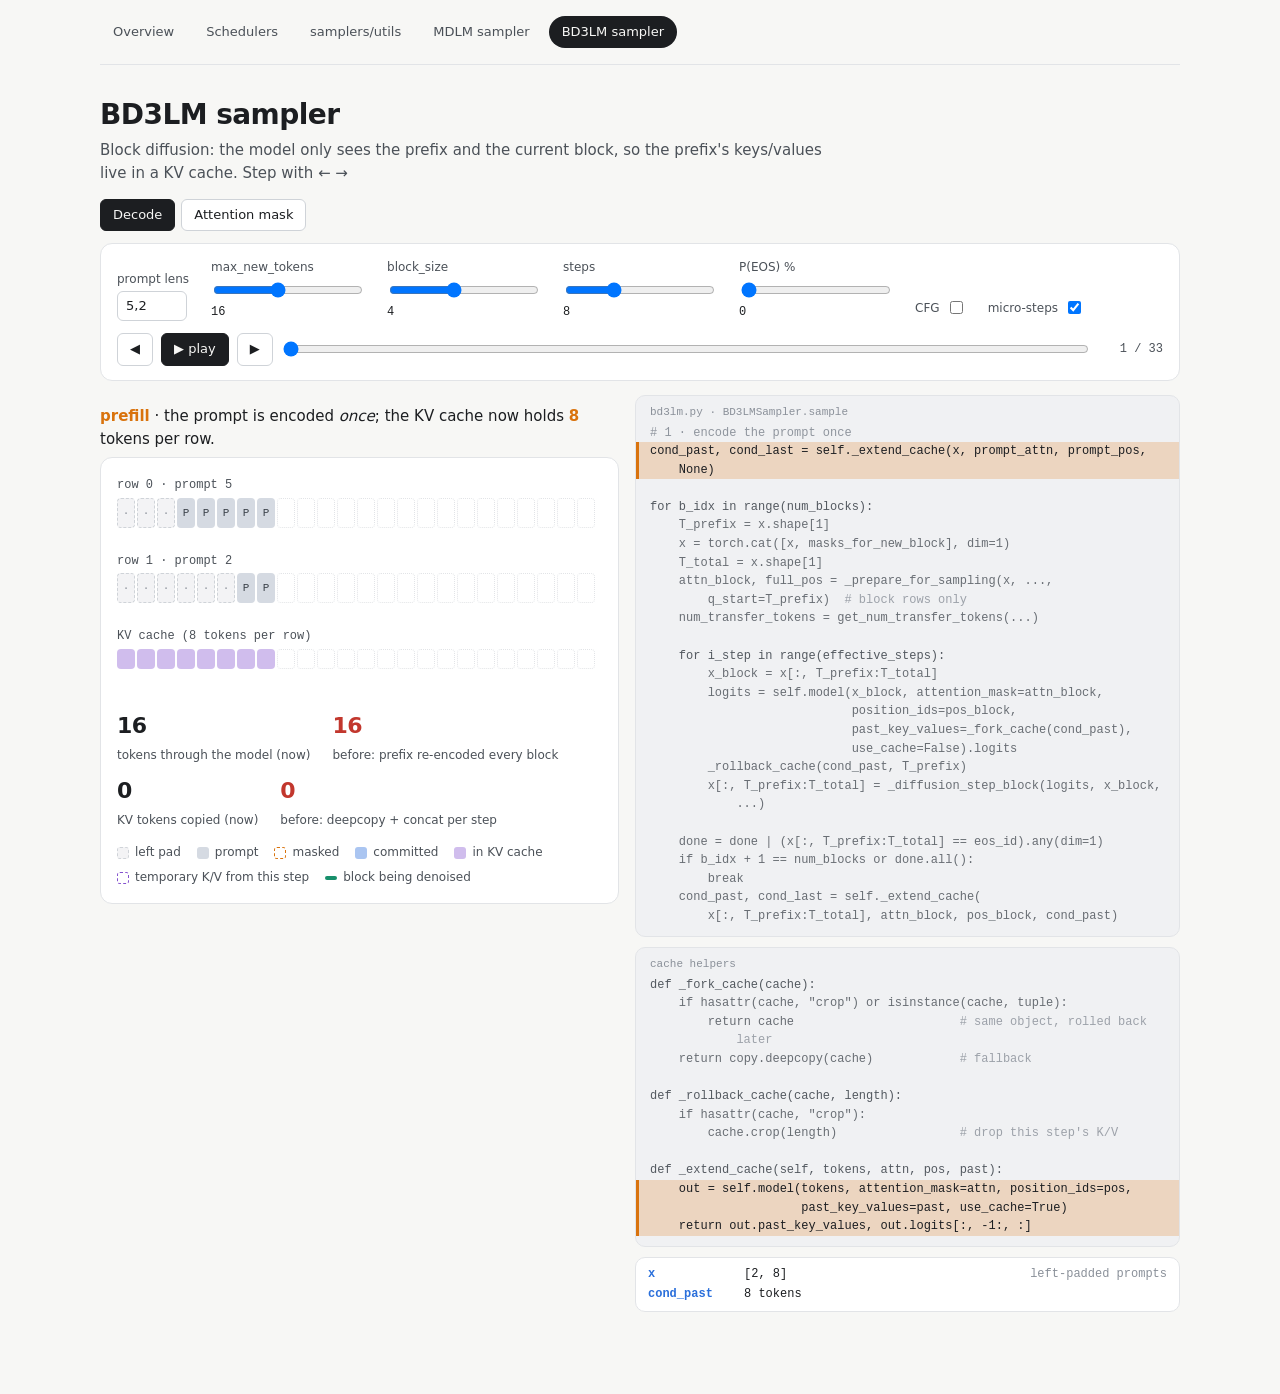
==== visualizations/bd3lm.html @ 9d62412a "dllm core" ====
<!doctype html>
<html lang="en"><head><meta charset="utf-8"><meta name="viewport" content="width=device-width,initial-scale=1">
<title>BD3LM sampler — dllm/core/samplers/bd3lm.py</title>
<link rel="stylesheet" href="assets/style.css">
</head><body><main>
<script src="assets/common.js"></script>
<script>document.write(navHtml("bd3lm.html"))</script>

<h1>BD3LM sampler</h1>
<p class="sub">Block diffusion: the model only sees the prefix and the current block, so the prefix's keys/values live in a KV cache. Step with ← →</p>

<div class="tabs"><button id="tab_dec" class="on">Decode</button><button id="tab_mask">Attention mask</button></div>

<!-- ================= DECODE ================= -->
<div id="pg_dec">
  <div class="panel">
    <div class="controls">
      <label>prompt lens <input type="text" id="b_pls" value="5,2" style="width:70px"></label>
      <label>max_new_tokens <input type="range" id="b_mnt" min="4" max="32" value="16"><output id="b_mnt_o"></output></label>
      <label>block_size <input type="range" id="b_bs" min="1" max="8" value="4"><output id="b_bs_o"></output></label>
      <label>steps <input type="range" id="b_steps" min="1" max="24" value="8"><output id="b_steps_o"></output></label>
      <label>P(EOS) % <input type="range" id="b_eos" min="0" max="15" value="0"><output id="b_eos_o"></output></label>
      <label><span>CFG</span><input type="checkbox" id="b_cfg"></label>
      <label><span>micro-steps</span><input type="checkbox" id="b_micro" checked></label>
    </div>
    <div id="stp" style="margin-top:12px"></div>
  </div>
  <div class="split" style="margin-top:14px">
    <div>
      <div class="cap" id="cap"></div>
      <div class="panel">
        <div class="seqs" id="seqs"></div>
        <div id="counters" style="margin-top:10px"></div>
        <div class="legend" style="margin-top:8px">
          <span><i class="sw" style="background:var(--pad);border:1px dashed var(--line2)"></i>left pad</span>
          <span><i class="sw" style="background:var(--prompt)"></i>prompt</span>
          <span><i class="sw" style="border:1px dashed var(--c2)"></i>masked</span>
          <span><i class="sw" style="background:color-mix(in srgb,var(--c1) 40%,var(--surface))"></i>committed</span>
          <span><i class="sw" style="background:color-mix(in srgb,var(--c4) 38%,var(--surface))"></i>in KV cache</span>
          <span><i class="sw" style="border:1px dashed var(--c4)"></i>temporary K/V from this step</span>
          <span><i class="sw" style="background:var(--c3);height:4px"></i>block being denoised</span>
        </div>
      </div>
    </div>
    <div class="sticky"><div id="code"></div><div id="code2"></div><div id="watch"></div></div>
  </div>
</div>

<!-- ================= MASK ================= -->
<div id="pg_mask" hidden>
  <div class="panel">
    <div class="controls">
      <label>prompt lens <input type="text" id="a_pls" value="5,2" style="width:70px"></label>
      <label>block_size <input type="range" id="a_bs" min="1" max="8" value="4"><output id="a_bs_o"></output></label>
      <label>generated blocks <input type="range" id="a_gb" min="0" max="3" value="2"><output id="a_gb_o"></output></label>
      <label>row <select id="a_row"></select></label>
      <label><span>q_start: rows of one block only</span><input type="checkbox" id="a_qs"></label>
      <label>block <input type="range" id="a_qb" min="0" max="5" value="2"><output id="a_qb_o"></output></label>
    </div>
  </div>
  <div class="split" style="margin-top:14px">
    <div>
      <div class="cap" id="a_cap">Hover a cell: query row → key column.</div>
      <div class="panel" style="overflow-x:auto"><div id="a_mat"></div>
        <div class="legend" style="margin-top:8px"><span><i class="sw" style="background:color-mix(in srgb,var(--c1) 70%,var(--surface))"></i>may attend</span><span><i class="sw" style="background:var(--c2)"></i>hovered row</span><span>numbers = block id ( – = padding)</span></div>
        <div id="a_info" style="margin-top:10px"></div></div>
    </div>
    <div class="sticky"><div id="a_code"></div><div id="a_watch"></div></div>
  </div>
</div>

<script>
const $c = (id) => document.getElementById(id);
const parsePls = (v) => { const a = v.split(",").map((s) => Math.max(1, parseInt(s) || 1)).slice(0, 4); return a.length ? a : [4]; };

/* ---------- tabs ---------- */
$c("tab_dec").onclick = () => { $c("pg_dec").hidden = false; $c("pg_mask").hidden = true; $c("tab_dec").classList.add("on"); $c("tab_mask").classList.remove("on"); };
$c("tab_mask").onclick = () => { $c("pg_dec").hidden = true; $c("pg_mask").hidden = false; $c("tab_mask").classList.add("on"); $c("tab_dec").classList.remove("on"); renderA(); };

/* ---------- code ---------- */
const CODE_MAIN = `# 1 · encode the prompt once
@prefill|cond_past, cond_last = self._extend_cache(x, prompt_attn, prompt_pos, None)

for b_idx in range(num_blocks):
@append|    T_prefix = x.shape[1]
@append|    x = torch.cat([x, masks_for_new_block], dim=1)
@append|    T_total = x.shape[1]
@append|    attn_block, full_pos = _prepare_for_sampling(x, ..., q_start=T_prefix)  # block rows only
@append|    num_transfer_tokens = get_num_transfer_tokens(...)

    for i_step in range(effective_steps):
@fwd|        x_block = x[:, T_prefix:T_total]
@fwd|        logits = self.model(x_block, attention_mask=attn_block,
@fwd|                            position_ids=pos_block,
@fwd|                            past_key_values=_fork_cache(cond_past),
@fwd|                            use_cache=False).logits
@rollback|        _rollback_cache(cond_past, T_prefix)
@select|        x[:, T_prefix:T_total] = _diffusion_step_block(logits, x_block, ...)

@done|    done = done | (x[:, T_prefix:T_total] == eos_id).any(dim=1)
@done|    if b_idx + 1 == num_blocks or done.all():
@done|        break
@extend|    cond_past, cond_last = self._extend_cache(
@extend|        x[:, T_prefix:T_total], attn_block, pos_block, cond_past)`;
const CODE_HELP = `def _fork_cache(cache):
@fwd|    if hasattr(cache, "crop") or isinstance(cache, tuple):
@fwd|        return cache                       # same object, rolled back later
@fwd|    return copy.deepcopy(cache)            # fallback

def _rollback_cache(cache, length):
@rollback|    if hasattr(cache, "crop"):
@rollback|        cache.crop(length)                 # drop this step's K/V

def _extend_cache(self, tokens, attn, pos, past):
@prefill,extend|    out = self.model(tokens, attention_mask=attn, position_ids=pos,
@prefill,extend|                     past_key_values=past, use_cache=True)
@prefill,extend|    return out.past_key_values, out.logits[:, -1:, :]`;
const cpMain = codePanel($c("code"), "bd3lm.py · BD3LMSampler.sample", CODE_MAIN);
const cpHelp = codePanel($c("code2"), "cache helpers", CODE_HELP);

/* ---------- decode simulation ---------- */
let allF = [], F = [], M = {};
function simB(cfg) {
  const rnd = mulberry32(5), S = ALPHA.linear, B = cfg.pls.length, bs = cfg.bs, mult = cfg.cfg ? 2 : 1;
  const maxPl = Math.max(...cfg.pls), padded = Math.ceil(maxPl / bs) * bs, Tfin = padded + cfg.maxNew;
  const nb = Math.ceil(cfg.maxNew / bs), spb = Math.ceil(cfg.steps / nb);
  const st = cfg.pls.map((L) => Array.from({ length: padded }, (_, p) => (p < padded - L ? 4 : 0)));
  const cs = cfg.pls.map(() => new Array(Tfin).fill(-1)), eosCell = cfg.pls.map(() => new Set());
  let done = new Array(B).fill(false), gen = 0, g = 0, cnow = B * padded * mult, cold = B * padded * mult, cpNow = 0, cpOld = 0, cache = padded;
  const snap = (x) => ({ st: st.map((r) => r.slice()), cs: cs.map((r) => r.slice()), eosCell: eosCell.map((s) => new Set(s)), len: st[0].length, cnow, cold, cpNow, cpOld, cache, ...x });
  const out = [snap({ phase: "prefill", tmp: 0, note: `${B}×${padded} tokens` })];
  for (let b = 0; b < nb; b++) {
    if (done.every(Boolean)) break;
    const P = st[0].length, cl = Math.min(bs, cfg.maxNew - gen); if (cl <= 0) break;
    if (b > 0) cold += B * P * mult;
    for (let j = 0; j < B; j++) for (let i = 0; i < cl; i++) st[j].push(1);
    const nt = numTransfer(new Array(B).fill(cl), spb, S, false, rnd);
    const ctx = { b, nb, lo: P, hi: P + cl, P, cl, eff: nt.maxLen };
    out.push(snap({ phase: "append", tmp: 0, ...ctx }));
    for (let i = 0; i < nt.maxLen; i++) {
      cnow += B * cl * mult; cold += B * cl * mult; cpNow += B * P * mult; cpOld += 2 * B * P * mult;
      const conf = [], sel = [];
      for (let j = 0; j < B; j++) {
        const c = new Array(Tfin).fill(-Infinity);
        for (let p = P; p < P + cl; p++) if (st[j][p] === 1) c[p] = rnd();
        conf.push(c);
        sel.push(c.map((v, p) => [v, p]).filter((a) => a[0] > -Infinity).sort((a, z) => z[0] - a[0]).slice(0, nt.packed[j][i]).map((a) => a[1]));
      }
      const c2 = { ...ctx, i, conf, sel, k: nt.packed.map((r) => r[i]) };
      out.push(snap({ phase: "fwd", tmp: cl, ...c2 }));
      out.push(snap({ phase: "rollback", tmp: 0, ...c2 }));
      for (let j = 0; j < B; j++) for (const p of sel[j]) { st[j][p] = 3; cs[j][p] = g; if (rnd() < cfg.eos / 100) eosCell[j].add(p); }
      g++;
      out.push(snap({ phase: "select", tmp: 0, ...c2 }));
    }
    for (let j = 0; j < B; j++) for (const p of eosCell[j]) if (p >= P) done[j] = true;
    gen += cl;
    const last = b + 1 === nb || done.every(Boolean);
    if (last) out.push(snap({ phase: "done", tmp: 0, last: true, ...ctx }));
    else { cnow += B * cl * mult; cache = P + cl; out.push(snap({ phase: "extend", tmp: 0, ...ctx })); }
  }
  return { frames: out, meta: { B, Tfin, padded, nb, spb, cfg, total: g } };
}
function readB() { return { pls: parsePls($c("b_pls").value), maxNew: +$c("b_mnt").value, bs: +$c("b_bs").value, steps: +$c("b_steps").value, eos: +$c("b_eos").value, cfg: $c("b_cfg").checked }; }
function rebuildB() { const r = simB(readB()); allF = r.frames; M = r.meta; applyMicro(); }
function applyMicro() { F = $c("b_micro").checked ? allF : allF.filter((f) => ["prefill", "append", "select", "extend", "done"].includes(f.phase)); st.setN(F.length, false); }

const CAPB = {
  prefill: (f) => `<b>prefill</b> · the prompt is encoded <i>once</i>; the KV cache now holds <b>${f.cache}</b> tokens per row.`,
  append: (f) => `<b>block ${f.b + 1}/${f.nb}</b> · append ${f.cl} masks. No model call yet; the cache still holds ${f.P} tokens.`,
  fwd: (f) => `<b>forward</b> · only the ${f.cl} block tokens go through the model, attending to the ${f.P}-token cache. The forward also appends their K/V to the cache <i>temporarily</i>.`,
  rollback: (f) => `<b>rollback</b> · a denoising step must not change the cache: <code>crop</code> it back to ${f.P} tokens (before: a deepcopy every step).`,
  select: (f) => `<b>select</b> · top-k per row → commit (k = [${f.k.join(", ")}]). Step ${f.i + 1}/${f.eff}.`,
  extend: (f) => `<b>extend</b> · the finished block runs through the model <i>once</i> and joins the cache (${f.P} → ${f.P + f.cl}). Its K/V never change again, because later blocks can't affect it.`,
  done: (f) => `<b>done</b> · last block (or all rows hit EOS) — no extension needed.`,
};
function showB(i) {
  const f = F[i]; if (!f) return;
  const { B, Tfin } = M, ph = f.phase, cw = Math.max(10, Math.min(30, Math.floor(($c("seqs").clientWidth || 560) / Tfin) - 2)), totalAll = Math.max(1, M.total - 1);
  let h = "";
  for (let j = 0; j < B; j++) {
    const cells = [], bars = [], win = [];
    for (let p = 0; p < Tfin; p++) {
      const s = p < f.len ? f.st[j][p] : -1, sel = (ph === "select") && f.sel[j].includes(p);
      let cls = "cell", txt = "", tip = `row ${j}, col ${p}`;
      if (s === -1) cls += " none"; else if (s === 4) { cls += " pad"; txt = "·"; } else if (s === 0) { cls += " prompt"; txt = "P"; } else if (s === 1) cls += " mask";
      else { const eos = f.eosCell[j].has(p); cls += eos ? " eostok" : " done" + (f.cs[j][p] / totalAll > 0.55 ? " dark" : ""); txt = eos ? "E" : f.cs[j][p]; }
      if (sel) cls += " sel";
      const c = f.conf && f.conf[j][p], showBar = ph === "select" && c > -Infinity;
      cells.push(`<div class="${cls}" style="--f:${s === 3 ? f.cs[j][p] / totalAll : 0}" data-tip="${tip}">${txt}</div>`);
      bars.push(`<div class="${sel ? "pick" : ""}" style="height:${showBar ? Math.max(2, c * 38) : 0}px"></div>`);
    }
    if (f.lo !== undefined && ph !== "prefill") win.push(`<div style="grid-column:${f.lo + 1}/${f.hi + 1}"></div>`);
    h += `<div class="seq" style="--T:${Tfin};--cw:${cw}px;margin-bottom:10px"><div class="lab">row ${j} · prompt ${M.cfg.pls[j]}</div><div class="row">${cells.join("")}</div><div class="row bars" style="height:${ph === "select" ? 40 : 0}px">${bars.join("")}</div><div class="row win">${win.join("")}</div></div>`;
  }
  // cache strip (same for every row)
  let cb = `<div class="seq" style="--T:${Tfin};--cw:${cw}px"><div class="lab">KV cache (${f.cache}${f.tmp ? " + " + f.tmp + " temporary" : ""} tokens per row)</div><div class="row">`;
  for (let p = 0; p < Tfin; p++) cb += `<div class="cell ${p < f.cache ? "kv" : p < f.cache + f.tmp ? "tmp" : "none"}" style="height:20px"></div>`;
  $c("seqs").innerHTML = h + cb + "</div></div>";
  $c("cap").innerHTML = CAPB[ph](f);
  $c("counters").innerHTML =
    `<span class="stat"><b>${f.cnow.toLocaleString()}</b><span>tokens through the model (now)</span></span><span class="stat"><b style="color:var(--bad)">${f.cold.toLocaleString()}</b><span>before: prefix re-encoded every block</span></span>` +
    `<span class="stat"><b>${f.cpNow.toLocaleString()}</b><span>KV tokens copied (now)</span></span><span class="stat"><b style="color:var(--bad)">${f.cpOld.toLocaleString()}</b><span>before: deepcopy + concat per step</span></span>`;
  cpMain.hl([ph]); cpHelp.hl([ph]);
  const w = { prefill: [["x", `[${B}, ${M.padded}]`, "left-padded prompts"], ["cond_past", `${f.cache} tokens`]],
    append: [["T_prefix", f.P], ["T_total", f.P + (f.cl || 0)], ["attn_block", `[${B}, 1, ${f.cl}, ${f.P + (f.cl || 0)}]`, "block rows only"]],
    fwd: [["x_block", `[${B}, ${f.cl}]`], ["cond_past", `${f.P} → ${f.P + f.cl} tokens`, "model appended K/V"], ["logits", `[${B}, ${f.cl}, V]`]],
    rollback: [["cond_past", `${f.P + f.cl} → ${f.P} tokens`, "crop(T_prefix)"]],
    select: [["k", `[${(f.k || []).join(", ")}]`], ["x_block", `[${B}, ${f.cl}]`, "updated"]],
    extend: [["x_block", `[${B}, ${f.cl}]`, "committed tokens"], ["cond_past", `${f.P} → ${f.P + f.cl} tokens`]],
    done: [["break", "yes"]] }[ph];
  watch($c("watch"), w);
}
const st = stepper($c("stp"), showB, 600);
["b_pls", "b_cfg"].forEach((id) => $c(id).addEventListener("input", rebuildB));
$c("b_micro").addEventListener("input", applyMicro);
["b_mnt", "b_bs", "b_steps", "b_eos"].forEach((id) => bindRange(id, rebuildB));
rebuildB();

/* ---------- attention mask explorer ---------- */
const CODE_MASK = `def _prepare_for_sampling(x, block_size, pad_token_id, q_start=0):
    B, T = x.shape
@pos|    valid = x != pad_token_id                                   # [B, T]
@pos|    logical_pos = torch.cumsum(valid.long(), dim=-1) - 1
@pos|    position_ids = torch.where(valid, logical_pos, 0)           # RoPE positions skip padding
@bid|    block_ids = (torch.arange(T) // block_size).expand(B, -1)   # physical blocks
@bid|    block_ids = torch.where(valid, block_ids, -1)               # padding → no block
@mask|    bid_q = block_ids[:, q_start:].view(B, 1, T - q_start, 1)
@mask|    bid_k = block_ids.view(B, 1, 1, T)
@mask|    attn_mask = (bid_k <= bid_q) & (bid_q >= 0) & (bid_k >= 0)
    return attn_mask, position_ids`;
const cpMask = codePanel($c("a_code"), "bd3lm.py · _prepare_for_sampling", CODE_MASK);
function buildPrep(pls, bs, gb) {
  const maxPl = Math.max(...pls), padded = Math.ceil(maxPl / bs) * bs, T = padded + gb * bs;
  const rows = pls.map((L) => {
    const kind = []; for (let p = 0; p < T; p++) kind.push(p < padded - L ? "pad" : p < padded ? "prompt" : "mask");
    let cnt = 0; const valid = kind.map((k) => k !== "pad"), pos = valid.map((v) => (v ? cnt++ : 0));
    const bid = kind.map((k, p) => (k === "pad" ? -1 : Math.floor(p / bs)));
    return { kind, valid, pos, bid };
  });
  return { rows, T, padded };
}
function renderA() {
  const pls = parsePls($c("a_pls").value), bs = +$c("a_bs").value, gb = +$c("a_gb").value, sel = $c("a_row");
  if (sel.options.length !== pls.length) sel.innerHTML = pls.map((_, i) => `<option value="${i}">row ${i} (len ${pls[i]})</option>`).join("");
  const r = Math.min(+sel.value || 0, pls.length - 1), P = buildPrep(pls, bs, gb), R = P.rows[r], T = P.T;
  const nBlocks = Math.ceil(T / bs); $c("a_qb").max = nBlocks - 1;
  const qOnly = $c("a_qs").checked, qStart = qOnly ? Math.min(+$c("a_qb").value, nBlocks - 1) * bs : 0;
  const mc = Math.max(11, Math.min(20, Math.floor(560 / (T + 1))));
  let h = `<div class="matrix" style="--mc:${mc}px;grid-template-columns:repeat(${T + 1},var(--mc))"><div class="mlab"></div>`;
  for (let k = 0; k < T; k++) h += `<div class="mlab">${R.bid[k] < 0 ? "–" : R.bid[k]}</div>`;
  for (let q = qStart; q < T; q++) {
    h += `<div class="mlab">${R.bid[q] < 0 ? "–" : R.bid[q]}</div>`;
    for (let k = 0; k < T; k++) { const ok = R.bid[q] >= 0 && R.bid[k] >= 0 && R.bid[k] <= R.bid[q]; h += `<div class="mcell ${ok ? "on" : ""}" data-q="${q}" data-k="${k}"></div>`; }
  }
  $c("a_mat").innerHTML = h + "</div>";
  $c("a_mat").onmouseover = (e) => {
    const q = e.target.dataset && e.target.dataset.q; if (q === undefined) return;
    const k = +e.target.dataset.k, qq = +q;
    $$("#a_mat .mcell").forEach((c) => { c.classList.remove("q"); c.classList.remove("qon"); });
    $$(`#a_mat .mcell[data-q="${q}"]`).forEach((c) => c.classList.add(c.classList.contains("on") ? "qon" : "q"));
    const ok = R.bid[qq] >= 0 && R.bid[k] >= 0 && R.bid[k] <= R.bid[qq];
    $c("a_cap").innerHTML = `query <b>${qq}</b> (${R.kind[qq]}, block ${R.bid[qq]}) → key <b>${k}</b> (${R.kind[k]}, block ${R.bid[k]}): <b>${ok ? "attend" : "blocked"}</b>`;
    cpMask.hl(["mask"]);
    watch($c("a_watch"), [["bid_q", R.bid[qq]], ["bid_k", R.bid[k]], ["bid_k <= bid_q", R.bid[k] <= R.bid[qq]], ["bid_q >= 0", R.bid[qq] >= 0], ["bid_k >= 0", R.bid[k] >= 0], ["attn_mask", ok]]);
  };
  $c("a_info").innerHTML = `<div class="tblwrap"><table><tr><th>col</th>${R.kind.map((_, i) => `<th>${i}</th>`).join("")}</tr><tr><th>valid</th>${R.valid.map((v) => `<td>${v ? "✓" : "–"}</td>`).join("")}</tr><tr><th>block_id</th>${R.bid.map((v) => `<td>${v}</td>`).join("")}</tr><tr><th>position_ids</th>${R.pos.map((v, i) => `<td>${R.valid[i] ? v : 0}</td>`).join("")}</tr></table></div>`;
  cpMask.hl(["pos", "bid"]);
  watch($c("a_watch"), [["T", T], ["padded_prompt_len", P.padded], ["mask shape", `[B, 1, ${T - qStart}, ${T}]`, qOnly ? "q_start=" + qStart : "full"]]);
}
["a_pls", "a_row", "a_qs"].forEach((id) => $c(id).addEventListener("input", renderA));
bindRange("a_bs", renderA); bindRange("a_gb", renderA); bindRange("a_qb", renderA);
renderA();
</script>
</main></body></html>
---- visualizations/assets/style.css ----
:root {
  --bg: #f7f7f5; --surface: #ffffff; --ink: #1c1e21; --ink2: #4b5158; --muted: #8a9099;
  --line: #e2e4e7; --line2: #cfd3d8; --code: #f0f1f3;
  --c1: #2a6fdb; --c2: #d9730d; --c3: #178f6b; --c4: #8451cf;
  --prompt: #d5dae2; --prompt-ink: #3a4048; --eos: #ececef; --pad: #f3f3f5;
  --bad: #c2372d; --good: #178f6b; --hatch: rgba(217,115,13,.55);
  color-scheme: light;
}
@media (prefers-color-scheme: dark) {
  :root:not([data-theme="light"]) {
    --bg: #101215; --surface: #181b1f; --ink: #e8eaed; --ink2: #b4bac2; --muted: #7b828c;
    --line: #2a2e34; --line2: #3a3f47; --code: #21252a;
    --c1: #5b9bff; --c2: #f0983d; --c3: #3cc9a0; --c4: #b58cf0;
    --prompt: #333a45; --prompt-ink: #c9d0da; --eos: #23272c; --pad: #1c1f23;
    --bad: #ff7b6e; --good: #3cc9a0; --hatch: rgba(240,152,61,.6);
    color-scheme: dark;
  }
}
:root[data-theme="dark"] {
  --bg: #101215; --surface: #181b1f; --ink: #e8eaed; --ink2: #b4bac2; --muted: #7b828c;
  --line: #2a2e34; --line2: #3a3f47; --code: #21252a;
  --c1: #5b9bff; --c2: #f0983d; --c3: #3cc9a0; --c4: #b58cf0;
  --prompt: #333a45; --prompt-ink: #c9d0da; --eos: #23272c; --pad: #1c1f23;
  --bad: #ff7b6e; --good: #3cc9a0; --hatch: rgba(240,152,61,.6);
  color-scheme: dark;
}
* { box-sizing: border-box; }
html { background: var(--bg); }
body {
  margin: 0; background: var(--bg); color: var(--ink);
  font: 15px/1.55 system-ui, -apple-system, "Segoe UI", Roboto, sans-serif;
  padding: 0 clamp(16px, 4vw, 40px) 80px;
}
main { max-width: 1080px; margin: 0 auto; }
nav.top { display: flex; gap: 6px; flex-wrap: wrap; padding: 16px 0; border-bottom: 1px solid var(--line); margin-bottom: 8px; }
nav.top a { color: var(--ink2); text-decoration: none; padding: 5px 12px; border-radius: 999px; font-size: 13px; border: 1px solid transparent; }
nav.top a:hover { border-color: var(--line2); }
nav.top a.on { background: var(--ink); color: var(--bg); }
h1 { font-size: 28px; margin: 28px 0 6px; letter-spacing: -.02em; }
h2 { font-size: 20px; margin: 44px 0 8px; letter-spacing: -.01em; }
h3 { font-size: 15px; margin: 22px 0 6px; }
p.lede { color: var(--ink2); font-size: 16px; max-width: 70ch; margin: 0 0 8px; }
p, li { max-width: 78ch; }
code, pre, .mono { font-family: ui-monospace, "SF Mono", Menlo, Consolas, monospace; font-size: 12.5px; }
code { background: var(--code); padding: 1px 5px; border-radius: 4px; }
pre { background: var(--code); padding: 12px 14px; border-radius: 8px; overflow-x: auto; line-height: 1.5; margin: 8px 0; }
.card { background: var(--surface); border: 1px solid var(--line); border-radius: 12px; padding: 16px 18px; margin: 12px 0; }
.grid2 { display: grid; grid-template-columns: repeat(auto-fit, minmax(min(100%, 420px), 1fr)); gap: 14px; }
.controls { display: flex; flex-wrap: wrap; gap: 14px 22px; align-items: end; }
.controls label { display: flex; flex-direction: column; gap: 3px; font-size: 12px; color: var(--ink2); }
.controls input[type=range] { width: 150px; }
.controls select, .controls input[type=text], .controls input[type=number] {
  background: var(--surface); color: var(--ink); border: 1px solid var(--line2); border-radius: 6px; padding: 4px 8px; font: inherit; font-size: 13px;
}
.controls output { font-family: ui-monospace, monospace; color: var(--ink); }
button { background: var(--surface); color: var(--ink); border: 1px solid var(--line2); border-radius: 6px; padding: 5px 12px; font: inherit; font-size: 13px; cursor: pointer; }
button:hover { border-color: var(--ink2); }
button.primary { background: var(--ink); color: var(--bg); border-color: var(--ink); }
.legend { display: flex; flex-wrap: wrap; gap: 6px 16px; font-size: 12px; color: var(--ink2); margin: 6px 0 2px; }
.legend i { display: inline-block; width: 18px; height: 3px; border-radius: 2px; vertical-align: middle; margin-right: 6px; }
.legend i.sw { height: 12px; width: 12px; border-radius: 3px; }
svg text { fill: var(--muted); font-size: 11px; font-family: system-ui, sans-serif; }
svg .grid { stroke: var(--line); stroke-width: 1; }
svg .axis { stroke: var(--line2); stroke-width: 1; }
.chart { position: relative; }
.chart svg { width: 100%; height: auto; display: block; }
.note { border-left: 3px solid var(--c2); padding: 6px 12px; background: color-mix(in srgb, var(--c2) 8%, var(--surface)); border-radius: 0 8px 8px 0; font-size: 14px; margin: 10px 0; max-width: 78ch; }
.note.info { border-color: var(--c1); background: color-mix(in srgb, var(--c1) 7%, var(--surface)); }
.note.bad { border-color: var(--bad); background: color-mix(in srgb, var(--bad) 7%, var(--surface)); }
table { border-collapse: collapse; font-size: 13px; width: 100%; }
th, td { text-align: left; padding: 6px 10px; border-bottom: 1px solid var(--line); vertical-align: top; }
th { color: var(--ink2); font-weight: 600; font-size: 12px; }
.tblwrap { overflow-x: auto; }
.pill { display: inline-block; font-size: 11px; padding: 1px 8px; border-radius: 999px; border: 1px solid var(--line2); color: var(--ink2); }
.pill.hi { border-color: var(--bad); color: var(--bad); }
.pill.med { border-color: var(--c2); color: var(--c2); }
.pill.lo { border-color: var(--muted); color: var(--muted); }

/* ---- token canvas ---- */
.seqs { overflow-x: auto; padding: 4px 0 10px; }
.seq { margin: 0 0 16px; min-width: max-content; }
.seq .lab { font-size: 12px; color: var(--ink2); margin-bottom: 3px; font-family: ui-monospace, monospace; }
.row { display: grid; grid-template-columns: repeat(var(--T), var(--cw)); gap: 2px; }
.cell { height: 30px; border-radius: 4px; font: 11px ui-monospace, monospace; display: grid; place-items: center; color: var(--ink2); position: relative; }
.cell.prompt { background: var(--prompt); color: var(--prompt-ink); }
.cell.pad { background: var(--pad); border: 1px dashed var(--line2); color: var(--muted); }
.cell.eos { background: var(--eos); color: var(--muted); }
.cell.none { border: 1px dotted var(--line); background: transparent; }
.cell.mask { border: 1px dashed var(--c2); background: repeating-linear-gradient(45deg, transparent 0 4px, var(--hatch) 4px 5px); color: var(--c2); }
.cell.done { background: color-mix(in srgb, var(--c1) calc(var(--f) * 70% + 12%), var(--surface)); color: var(--ink); }
.cell.done.dark { color: #fff; }
.cell.sel { outline: 2px solid var(--c2); outline-offset: 1px; z-index: 1; }
.cell.eostok { background: var(--eos); border: 1px solid var(--bad); color: var(--bad); }
.bars { height: 40px; align-items: end; margin-top: 3px; }
.bars div { background: color-mix(in srgb, var(--c1) 45%, var(--surface)); border-radius: 2px 2px 0 0; min-height: 0; }
.bars div.pick { background: var(--c2); }
.win { height: 8px; margin-top: 3px; }
.win div { background: var(--c3); opacity: .75; border-radius: 4px; height: 4px; align-self: center; }
.tokrow { display: flex; gap: 2px; }
#tip { position: fixed; pointer-events: none; z-index: 50; background: var(--ink); color: var(--bg); font-size: 12px; padding: 5px 9px; border-radius: 6px; max-width: 280px; display: none; white-space: pre-line; box-shadow: 0 4px 14px rgba(0,0,0,.25); }
.chart .tt { position: absolute; pointer-events: none; background: var(--ink); color: var(--bg); font-size: 12px; padding: 6px 9px; border-radius: 6px; display: none; white-space: nowrap; box-shadow: 0 4px 14px rgba(0,0,0,.25); }
.matrix { display: grid; gap: 1px; width: max-content; }
.mcell { width: var(--mc, 14px); height: var(--mc, 14px); background: var(--pad); border-radius: 2px; }
.mcell.on { background: color-mix(in srgb, var(--c1) 70%, var(--surface)); }
.mcell.q { outline: 1px solid var(--c2); }
.mcell.qon { background: var(--c2); }
.mlab { font: 10px ui-monospace, monospace; color: var(--muted); display: grid; place-items: center; width: var(--mc, 14px); height: var(--mc, 14px); }
.numgrid { display: grid; gap: 2px; width: max-content; }
.ncell { min-width: 26px; height: 24px; padding: 0 4px; display: grid; place-items: center; border-radius: 4px; font: 11px ui-monospace, monospace; background: var(--code); color: var(--ink2); }
.ncell.nz { background: color-mix(in srgb, var(--c1) 22%, var(--surface)); color: var(--ink); }
.ncell.cur { outline: 2px solid var(--c2); }
.ncell.hd { background: transparent; color: var(--muted); }
.stat { display: inline-block; margin: 4px 22px 4px 0; }
.stat b { display: block; font-size: 22px; letter-spacing: -.02em; font-variant-numeric: tabular-nums; }
.stat span { font-size: 12px; color: var(--ink2); }
.flow { display: flex; flex-wrap: wrap; gap: 8px; align-items: stretch; }
.flow .box { border: 1px solid var(--line2); border-radius: 8px; padding: 8px 12px; background: var(--surface); font-size: 13px; min-width: 140px; }
.flow .box small { display: block; color: var(--muted); font-size: 11px; font-family: ui-monospace, monospace; }
.flow .arr { align-self: center; color: var(--muted); }
.loop-tag { font: 11px ui-monospace, monospace; color: var(--bad); border: 1px solid var(--bad); border-radius: 4px; padding: 0 5px; }

/* ---- revamp: split layout, code panel, watch, stepper ---- */
.split { display: grid; grid-template-columns: minmax(0, 1.2fr) minmax(0, 1fr); gap: 16px; align-items: start; }
@media (max-width: 960px) { .split { grid-template-columns: 1fr; } }
.sticky { position: sticky; top: 12px; }
.code { background: var(--code); border-radius: 10px; padding: 8px 0 10px; overflow: auto; max-height: 62vh; border: 1px solid var(--line); }
.code + .code { margin-top: 10px; }
.code .ttl { padding: 2px 14px 6px; color: var(--muted); font: 11px ui-monospace, monospace; }
.code .ln { display: block; padding: 0 14px 0 11px; border-left: 3px solid transparent; white-space: pre; color: var(--ink2); font: 12.5px/1.6 ui-monospace, "SF Mono", Menlo, Consolas, monospace; opacity: .5; transition: opacity .12s, background .12s; }
.code .ln.plain { opacity: .85; }
.code .ln.on { opacity: 1; color: var(--ink); background: color-mix(in srgb, var(--c2) 17%, transparent); border-left-color: var(--c2); }
.code .cm { color: var(--muted); }
.watch { margin-top: 10px; border: 1px solid var(--line); border-radius: 10px; background: var(--surface); padding: 6px 12px; font: 12px/1.7 ui-monospace, monospace; overflow-x: auto; }
.watch div { display: flex; gap: 10px; white-space: nowrap; }
.watch b { color: var(--c1); font-weight: 600; min-width: 86px; }
.watch span { color: var(--ink); }
.watch .t { color: var(--muted); margin-left: auto; padding-left: 12px; }
.stepper { display: flex; gap: 8px; align-items: center; flex-wrap: wrap; }
.stepper input[type=range] { flex: 1; min-width: 140px; }
.stepper .lab { font: 12px ui-monospace, monospace; color: var(--ink2); min-width: 64px; text-align: right; }
.cap { font-size: 15px; margin: 10px 0 6px; min-height: 3em; }
.cap b { color: var(--c2); }
.panel { background: var(--surface); border: 1px solid var(--line); border-radius: 12px; padding: 14px 16px; }
.tabs { display: flex; gap: 6px; margin: 0 0 12px; }
.tabs button.on { background: var(--ink); color: var(--bg); border-color: var(--ink); }
.cell.proc { box-shadow: inset 0 0 0 1.5px color-mix(in srgb, var(--c1) 55%, transparent); }
.cell.dim { opacity: .28; }
.cell .tk { font-size: 9px; letter-spacing: -.02em; }
.cell.tmp { background: repeating-linear-gradient(45deg, transparent 0 4px, color-mix(in srgb, var(--c4) 55%, transparent) 4px 5px); border: 1px dashed var(--c4); }
.cell.kv { background: color-mix(in srgb, var(--c4) 38%, var(--surface)); color: var(--ink); }
.bar1 { display: flex; height: 22px; border-radius: 5px; overflow: hidden; background: var(--code); }
.bar1 i { display: block; height: 100%; }
.mini { font: 12px/1.6 ui-monospace, monospace; color: var(--ink2); margin: 2px 0; }
.mini b { color: var(--ink); }
h1 { margin-bottom: 2px; }
.sub { color: var(--ink2); margin: 0 0 14px; }

/* ---- code panel fixes ---- */
.split { grid-template-columns: minmax(0, 1fr) minmax(0, 1.05fr); }
@media (max-width: 960px) { .split { grid-template-columns: 1fr; } }
.code { margin-bottom: 10px; max-height: 68vh; }
.code .ln { white-space: pre-wrap; overflow-wrap: anywhere; font-size: 12px; line-height: 1.55; opacity: .82; }
.code .ln.plain { opacity: .95; }
.code .ln.on { opacity: 1; background: color-mix(in srgb, var(--c2) 22%, transparent); }
.controls label:has(> input[type=checkbox]) { flex-direction: row; align-items: center; gap: 6px; padding-bottom: 4px; }

/* ---- embed mode + blog ---- */
.embed h1, .embed .sub, .embed nav.top { display: none; }
.embed body { padding-bottom: 12px; }
.embed h2 { display: none; }
.blog main { max-width: 780px; }
.blog h1 { font-size: 34px; line-height: 1.15; margin: 34px 0 8px; }
.blog h2 { font-size: 26px; margin: 56px 0 10px; }
.blog h3 { font-size: 18px; margin: 30px 0 6px; }
.blog p, .blog li { max-width: none; font-size: 17px; line-height: 1.72; }
.blog li { margin: 4px 0; }
.blog figure { margin: 22px -60px; }
@media (max-width: 960px) { .blog figure { margin: 22px 0; } }
.blog figure iframe { width: 100%; border: 1px solid var(--line); border-radius: 12px; background: var(--bg); display: block; min-height: 300px; }
.blog figcaption { font-size: 13.5px; color: var(--ink2); margin: 8px 2px 0; }
.blog .eq { background: var(--code); border-radius: 8px; padding: 12px 16px; margin: 14px 0; font: 15px/1.7 ui-monospace, monospace; overflow-x: auto; }
@media (min-width: 700px) and (max-width: 960px) { .embed .split { grid-template-columns: minmax(0, .9fr) minmax(0, 1.2fr); } }
.embed .sticky { position: static; }
.embed .code { max-height: none; }
[hidden] { display: none !important; }
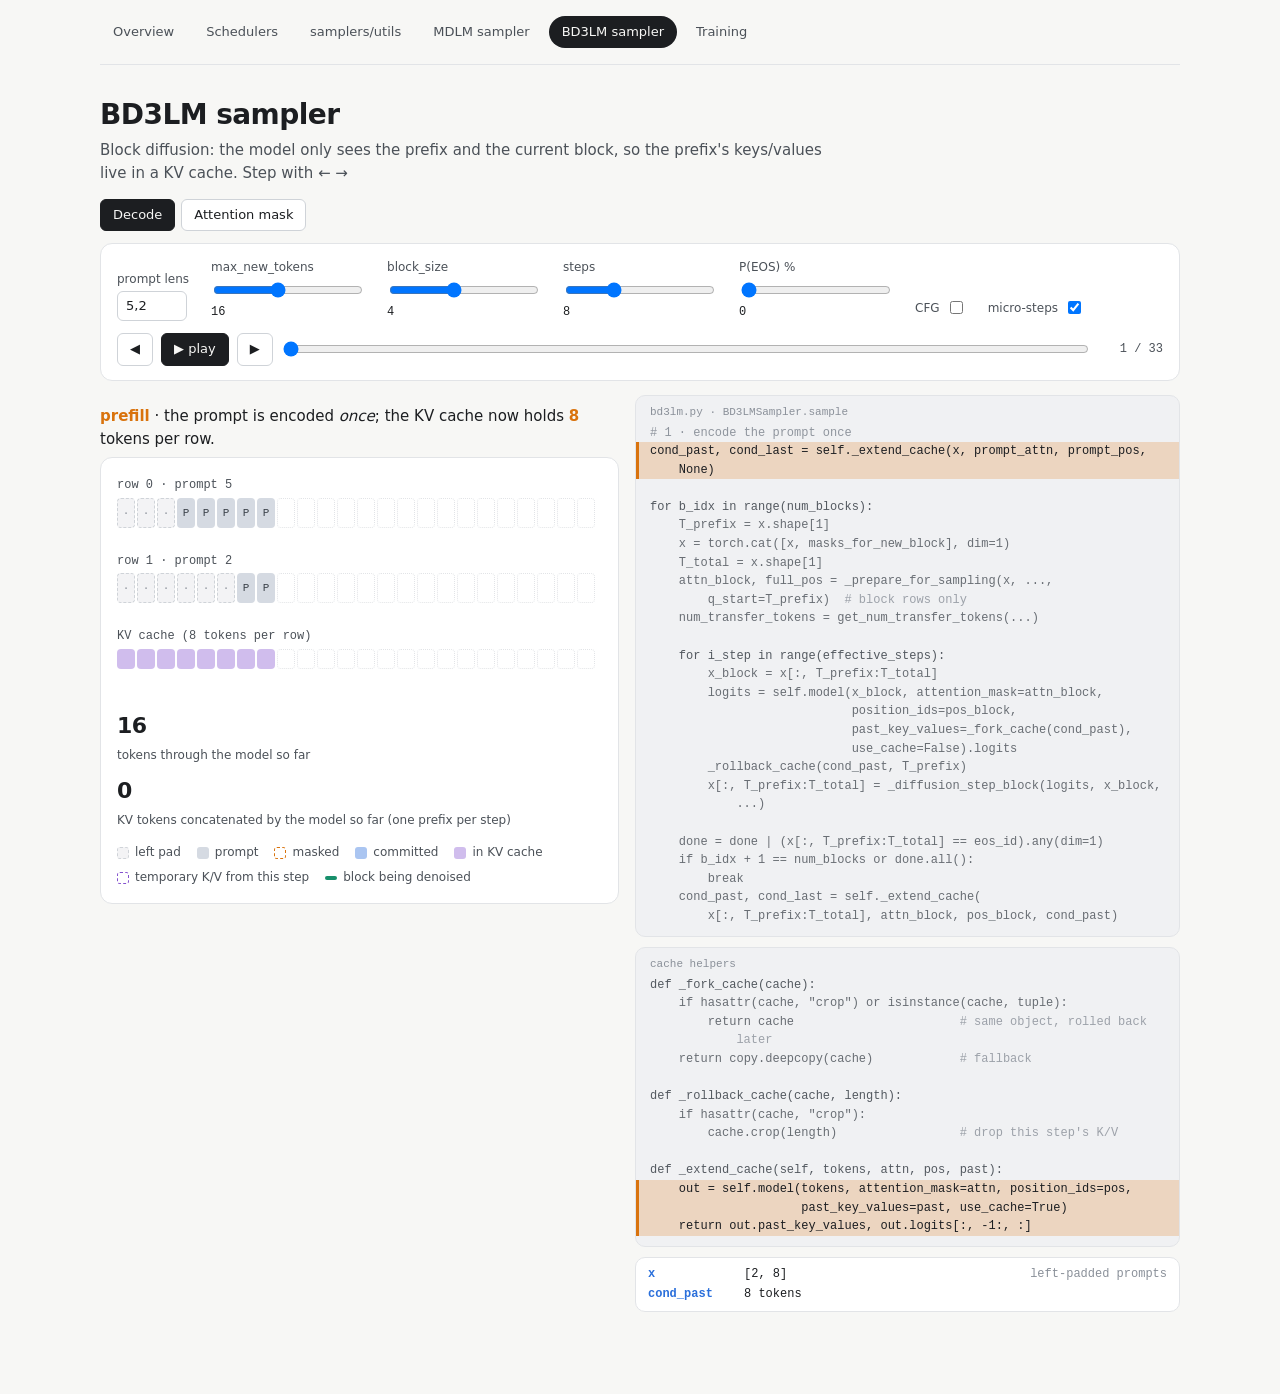
==== commit 95a48b0a: "add train" ====
--- a/visualizations/bd3lm.html
+++ b/visualizations/bd3lm.html
@@ -126,19 +126,18 @@
   const nb = Math.ceil(cfg.maxNew / bs), spb = Math.ceil(cfg.steps / nb);
   const st = cfg.pls.map((L) => Array.from({ length: padded }, (_, p) => (p < padded - L ? 4 : 0)));
   const cs = cfg.pls.map(() => new Array(Tfin).fill(-1)), eosCell = cfg.pls.map(() => new Set());
-  let done = new Array(B).fill(false), gen = 0, g = 0, cnow = B * padded * mult, cold = B * padded * mult, cpNow = 0, cpOld = 0, cache = padded;
-  const snap = (x) => ({ st: st.map((r) => r.slice()), cs: cs.map((r) => r.slice()), eosCell: eosCell.map((s) => new Set(s)), len: st[0].length, cnow, cold, cpNow, cpOld, cache, ...x });
+  let done = new Array(B).fill(false), gen = 0, g = 0, cnow = B * padded * mult, cpNow = 0, cache = padded;
+  const snap = (x) => ({ st: st.map((r) => r.slice()), cs: cs.map((r) => r.slice()), eosCell: eosCell.map((s) => new Set(s)), len: st[0].length, cnow, cpNow, cache, ...x });
   const out = [snap({ phase: "prefill", tmp: 0, note: `${B}×${padded} tokens` })];
   for (let b = 0; b < nb; b++) {
     if (done.every(Boolean)) break;
     const P = st[0].length, cl = Math.min(bs, cfg.maxNew - gen); if (cl <= 0) break;
-    if (b > 0) cold += B * P * mult;
     for (let j = 0; j < B; j++) for (let i = 0; i < cl; i++) st[j].push(1);
     const nt = numTransfer(new Array(B).fill(cl), spb, S, false, rnd);
     const ctx = { b, nb, lo: P, hi: P + cl, P, cl, eff: nt.maxLen };
     out.push(snap({ phase: "append", tmp: 0, ...ctx }));
     for (let i = 0; i < nt.maxLen; i++) {
-      cnow += B * cl * mult; cold += B * cl * mult; cpNow += B * P * mult; cpOld += 2 * B * P * mult;
+      cnow += B * cl * mult; cpNow += B * P * mult;
       const conf = [], sel = [];
       for (let j = 0; j < B; j++) {
         const c = new Array(Tfin).fill(-Infinity);
@@ -169,7 +168,7 @@
   prefill: (f) => `<b>prefill</b> · the prompt is encoded <i>once</i>; the KV cache now holds <b>${f.cache}</b> tokens per row.`,
   append: (f) => `<b>block ${f.b + 1}/${f.nb}</b> · append ${f.cl} masks. No model call yet; the cache still holds ${f.P} tokens.`,
   fwd: (f) => `<b>forward</b> · only the ${f.cl} block tokens go through the model, attending to the ${f.P}-token cache. The forward also appends their K/V to the cache <i>temporarily</i>.`,
-  rollback: (f) => `<b>rollback</b> · a denoising step must not change the cache: <code>crop</code> it back to ${f.P} tokens (before: a deepcopy every step).`,
+  rollback: (f) => `<b>rollback</b> · a denoising step must not change the cache: <code>crop</code> it back to ${f.P} tokens so the next step starts from the same prefix.`,
   select: (f) => `<b>select</b> · top-k per row → commit (k = [${f.k.join(", ")}]). Step ${f.i + 1}/${f.eff}.`,
   extend: (f) => `<b>extend</b> · the finished block runs through the model <i>once</i> and joins the cache (${f.P} → ${f.P + f.cl}). Its K/V never change again, because later blocks can't affect it.`,
   done: (f) => `<b>done</b> · last block (or all rows hit EOS) — no extension needed.`,
@@ -199,8 +198,8 @@
   $c("seqs").innerHTML = h + cb + "</div></div>";
   $c("cap").innerHTML = CAPB[ph](f);
   $c("counters").innerHTML =
-    `<span class="stat"><b>${f.cnow.toLocaleString()}</b><span>tokens through the model (now)</span></span><span class="stat"><b style="color:var(--bad)">${f.cold.toLocaleString()}</b><span>before: prefix re-encoded every block</span></span>` +
-    `<span class="stat"><b>${f.cpNow.toLocaleString()}</b><span>KV tokens copied (now)</span></span><span class="stat"><b style="color:var(--bad)">${f.cpOld.toLocaleString()}</b><span>before: deepcopy + concat per step</span></span>`;
+    `<span class="stat"><b>${f.cnow.toLocaleString()}</b><span>tokens through the model so far</span></span>` +
+    `<span class="stat"><b>${f.cpNow.toLocaleString()}</b><span>KV tokens concatenated by the model so far (one prefix per step)</span></span>`;
   cpMain.hl([ph]); cpHelp.hl([ph]);
   const w = { prefill: [["x", `[${B}, ${M.padded}]`, "left-padded prompts"], ["cond_past", `${f.cache} tokens`]],
     append: [["T_prefix", f.P], ["T_total", f.P + (f.cl || 0)], ["attn_block", `[${B}, 1, ${f.cl}, ${f.P + (f.cl || 0)}]`, "block rows only"]],
--- a/visualizations/assets/style.css
+++ b/visualizations/assets/style.css
@@ -183,3 +183,20 @@
 .embed .sticky { position: static; }
 .embed .code { max-height: none; }
 [hidden] { display: none !important; }
+
+/* ---- training page: word-level token columns ---- */
+.trk { display: flex; flex-wrap: wrap; gap: 12px 6px; }
+.tcol { display: flex; flex-direction: column; gap: 3px; align-items: stretch; min-width: 40px; }
+.wt { font: 12px ui-monospace, "SF Mono", Menlo, monospace; padding: 4px 7px; border-radius: 5px; text-align: center; white-space: nowrap; }
+.wt.clean { background: var(--pad); color: var(--muted); }
+.wt.ctx { background: var(--prompt); color: var(--prompt-ink); }
+.wt.msk { border: 1px dashed var(--c2); background: repeating-linear-gradient(45deg, transparent 0 4px, var(--hatch) 4px 5px); color: var(--c2); }
+.wt.att { outline: 2px solid var(--c4); background: color-mix(in srgb, var(--c4) 22%, var(--surface)); color: var(--ink); }
+.wt.mark { font-size: 10.5px; padding: 0 2px; color: var(--muted); }
+.wt.mark.on { color: var(--c2); font-weight: 600; }
+.blks { display: flex; flex-wrap: wrap; gap: 10px; }
+.blk { border: 1.5px solid var(--line2); border-radius: 10px; padding: 6px 8px 8px; cursor: pointer; transition: opacity .12s; }
+.blk .bh { font: 11px ui-monospace, monospace; color: var(--ink2); margin-bottom: 6px; }
+.blk.sel { border-color: var(--c2); box-shadow: 0 0 0 1px var(--c2) inset; }
+.blk.future { opacity: .38; }
+.rowlab { font: 11px ui-monospace, monospace; color: var(--muted); margin: 0 0 4px; }
